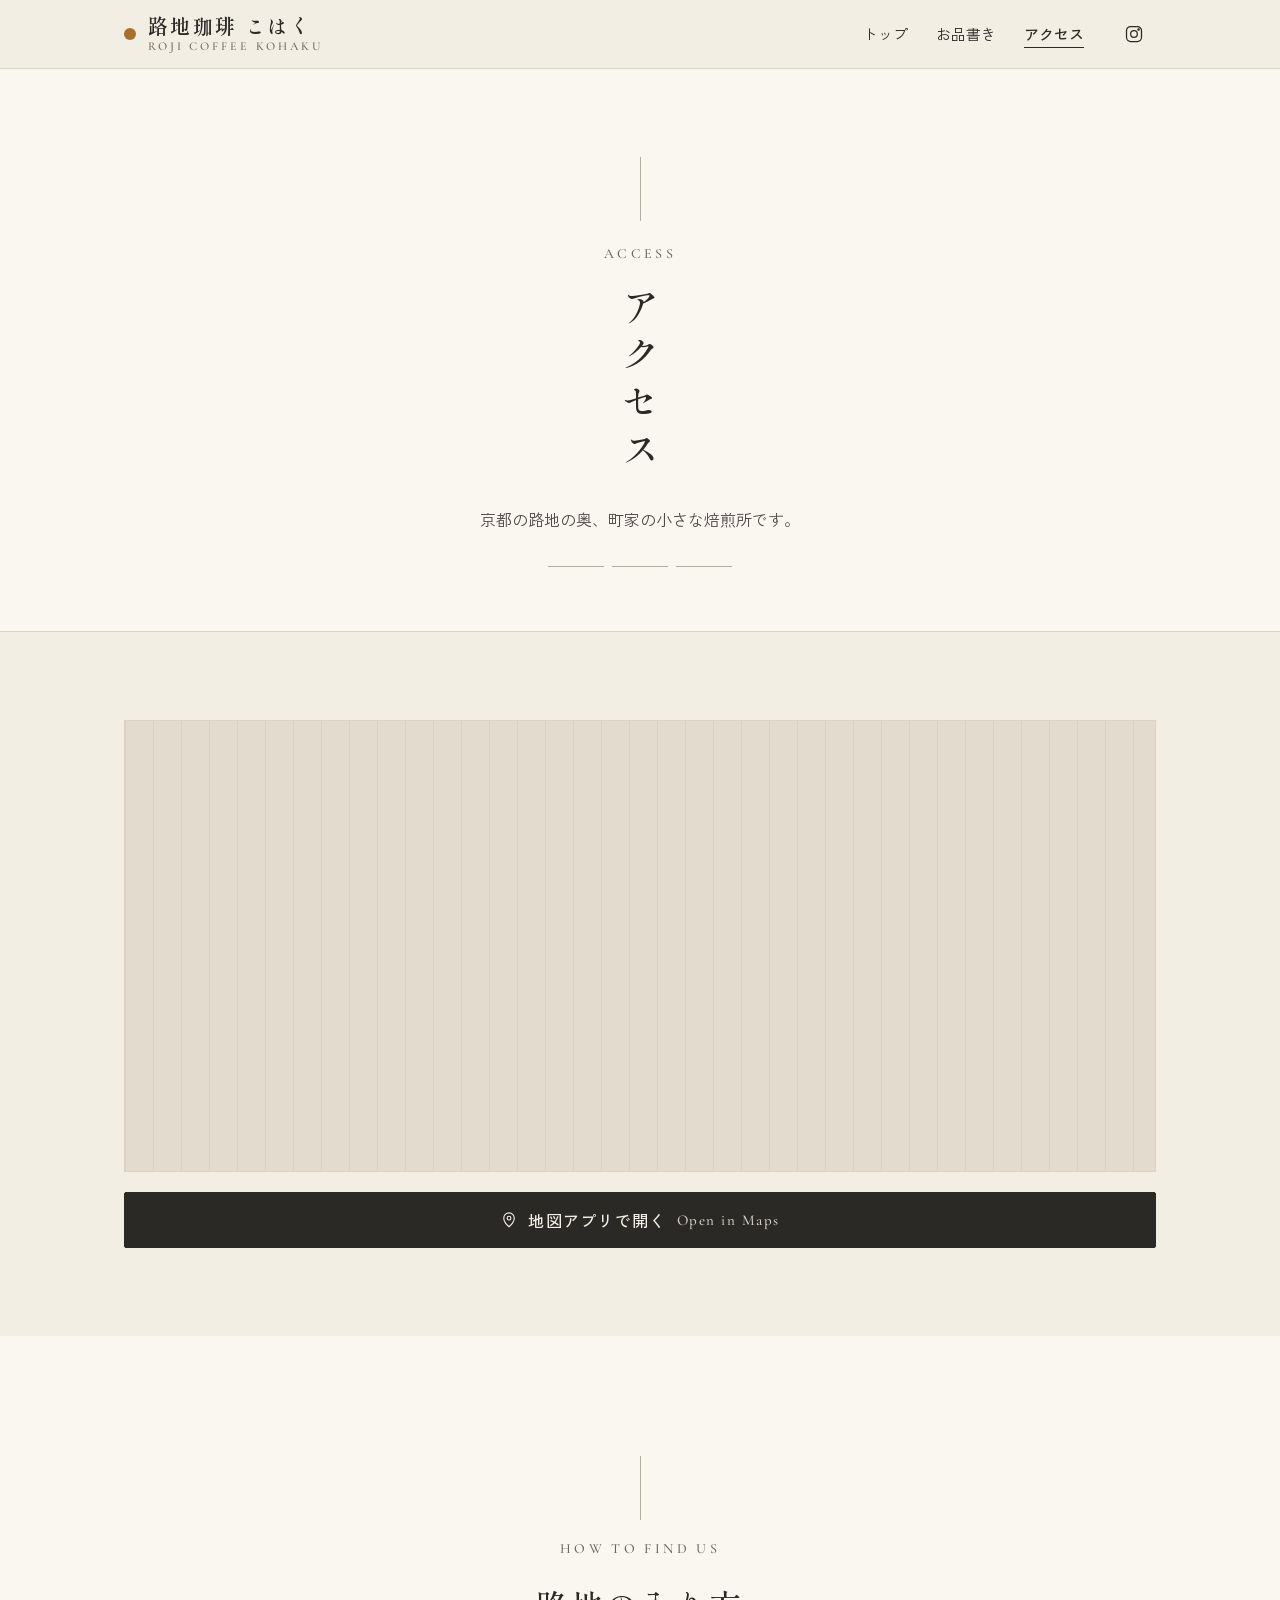
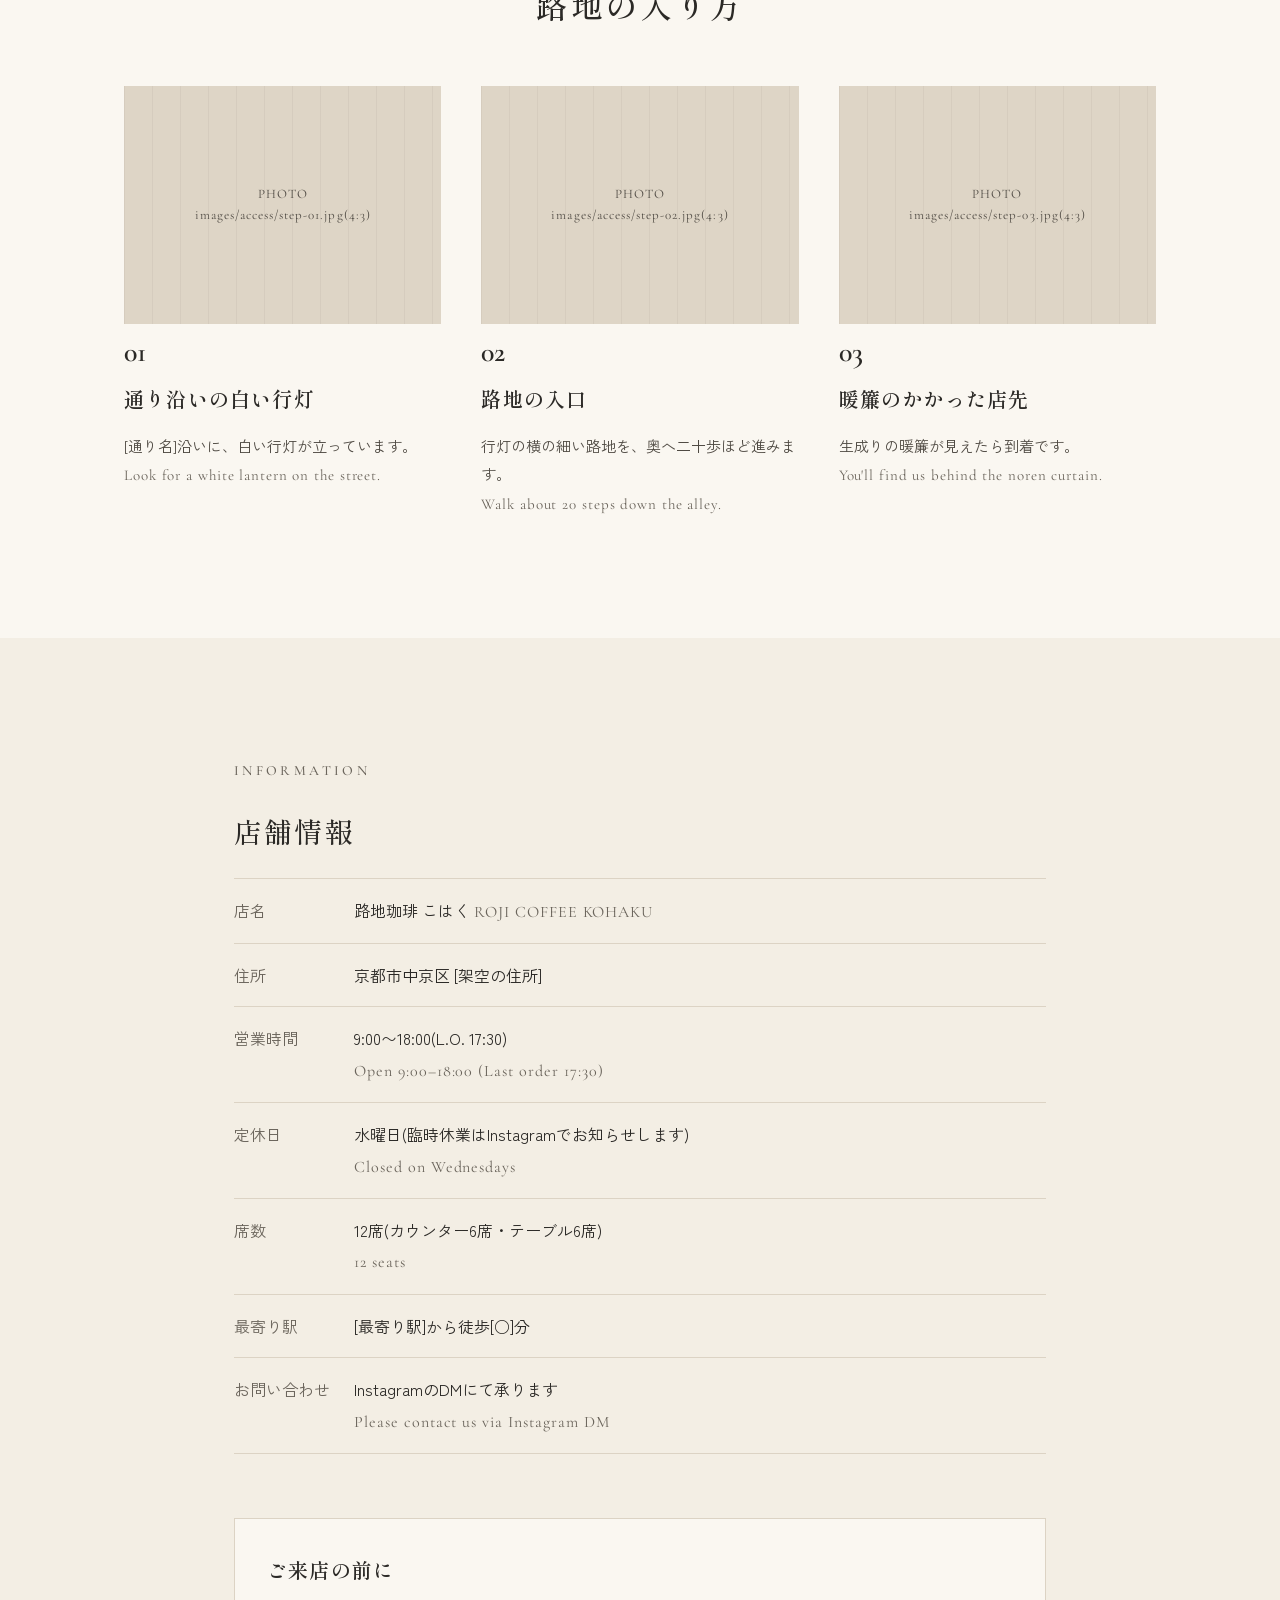
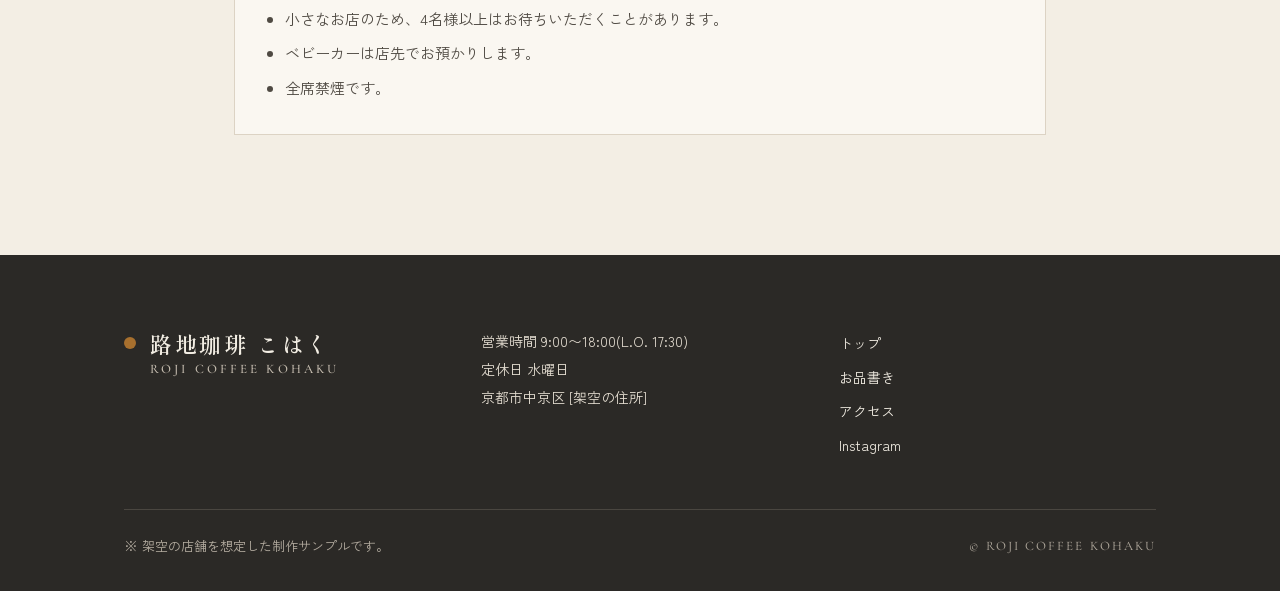
==== access/index.html @ 71f00ea3 "路地珈琲 こはく のサイトを作成(トップ・お品書き・アクセス) - HTML/CSS/JSのみで3ページ構成を実装 - デザイン要件の配色・書体・アニメーションを反映 - 画像は images/ に指" ====
<!doctype html>
<html lang="ja">
<head>
  <meta charset="utf-8">
  <meta name="viewport" content="width=device-width, initial-scale=1, viewport-fit=cover">
  <title>アクセス ACCESS|路地珈琲 こはく</title>
  <meta name="description" content="路地珈琲 こはくへのアクセス。路地の入口は白い行灯が目印です。営業時間 9:00〜18:00、水曜定休。Open 9:00–18:00, closed on Wednesdays.">
  <link rel="icon" href="../favicon.svg" type="image/svg+xml">
  <link rel="preconnect" href="https://fonts.googleapis.com">
  <link rel="preconnect" href="https://fonts.gstatic.com" crossorigin>
  <link rel="stylesheet" href="https://fonts.googleapis.com/css2?family=Cormorant+Garamond:wght@500;600&family=Shippori+Mincho:wght@500;600&family=Zen+Kaku+Gothic+New:wght@400;500&display=swap">
  <link rel="stylesheet" href="../css/style.css">
  <script>document.documentElement.classList.add("js");</script>
  <script src="../js/main.js" defer></script>
</head>
<body>
  <a class="skip-link" href="#main">本文へ移動</a>

  <!-- ヘッダー -->
  <header class="site-header">
    <div class="container site-header__inner">
      <a class="logo" href="../index.html">
        <span class="logo__dot" aria-hidden="true"></span>
        <span class="logo__text">
          <span class="logo__ja">路地珈琲 こはく</span>
          <span class="logo__en">ROJI COFFEE KOHAKU</span>
        </span>
      </a>
      <nav class="global-nav" aria-label="メインメニュー">
        <a class="global-nav__link" href="../index.html">トップ</a>
        <a class="global-nav__link" href="../menu/index.html">お品書き</a>
        <a class="global-nav__link" href="index.html" aria-current="page">アクセス</a>
        <a class="global-nav__icon" href="https://www.instagram.com/" target="_blank" rel="noopener" aria-label="Instagram(新しいタブで開きます)">
          <svg width="20" height="20" viewBox="0 0 24 24" fill="none" stroke="currentColor" stroke-width="1.5" aria-hidden="true"><rect x="3" y="3" width="18" height="18" rx="5"/><circle cx="12" cy="12" r="4"/><circle cx="17.5" cy="6.5" r="0.8" fill="currentColor"/></svg>
        </a>
      </nav>
    </div>
  </header>

  <main id="main">
    <!-- 1. ページ見出し -->
    <section class="page-header" data-cta-trigger>
      <div class="container page-header__inner">
        <span class="lattice-line" aria-hidden="true"></span>
        <p class="en-label page-header__fade">Access</p>
        <h1 class="page-header__title page-header__fade">アクセス</h1>
        <p class="page-header__lead">京都の路地の奥、町家の小さな焙煎所です。</p>
        <div class="noren" aria-hidden="true"><span></span><span></span><span></span></div>
      </div>
    </section>

    <!-- 2. 地図 -->
    <section id="map">
      <div class="container map">
        <div class="map__frame">
          <!-- 埋め込み地図:Googleマップの「共有 → 地図を埋め込む」で取得したiframeに差し替え可 -->
          <iframe
            src="https://www.google.com/maps/embed?origin=mfe&amp;pb=!1m3!2m1!1z5Lqs6YO95biC5Lit5Lqs5Yy6!6i15"
            title="路地珈琲 こはく 周辺の地図"
            loading="lazy"
            referrerpolicy="no-referrer-when-downgrade"></iframe>
        </div>
        <a class="btn btn--wide" href="https://www.google.com/maps/search/?api=1&amp;query=%E4%BA%AC%E9%83%BD%E5%B8%82%E4%B8%AD%E4%BA%AC%E5%8C%BA" target="_blank" rel="noopener" data-reveal style="--delay: 400ms">
          <svg width="18" height="18" viewBox="0 0 24 24" fill="none" stroke="currentColor" stroke-width="1.5" aria-hidden="true"><path d="M12 21s-7-6.2-7-11.5A7 7 0 0 1 19 9.5C19 14.8 12 21 12 21z"/><circle cx="12" cy="9.5" r="2.5"/></svg>
          地図アプリで開く <span class="btn__en">Open in Maps</span>
        </a>
      </div>
    </section>

    <!-- 3. 路地の入り方 -->
    <section class="section section--light">
      <div class="container stack">
        <div class="section-head section-head--center">
          <span class="lattice-line" data-reveal="line" aria-hidden="true"></span>
          <p class="en-label">How to find us</p>
          <h2 class="heading">路地の入り方</h2>
        </div>
        <ol class="route">
          <li class="route__step" data-reveal>
            <div class="photo photo--4x3" data-placeholder="images/access/step-01.jpg(4:3)">
              <img src="../images/access/step-01.jpg" alt="通り沿いの白い行灯" width="800" height="600" loading="lazy">
            </div>
            <span class="route__num" aria-hidden="true">01</span>
            <h3 class="route__title">通り沿いの白い行灯</h3>
            <p class="route__text">[通り名]沿いに、白い行灯が立っています。<br><span class="en">Look for a white lantern on the street.</span></p>
          </li>
          <li class="route__step" data-reveal style="--delay: 200ms">
            <div class="photo photo--4x3" data-placeholder="images/access/step-02.jpg(4:3)">
              <img src="../images/access/step-02.jpg" alt="飛び石が続く細い路地" width="800" height="600" loading="lazy">
            </div>
            <span class="route__num" aria-hidden="true">02</span>
            <h3 class="route__title">路地の入口</h3>
            <p class="route__text">行灯の横の細い路地を、奥へ二十歩ほど進みます。<br><span class="en">Walk about 20 steps down the alley.</span></p>
          </li>
          <li class="route__step" data-reveal style="--delay: 400ms">
            <div class="photo photo--4x3" data-placeholder="images/access/step-03.jpg(4:3)">
              <img src="../images/access/step-03.jpg" alt="生成りの暖簾がかかった店先" width="800" height="600" loading="lazy">
            </div>
            <span class="route__num" aria-hidden="true">03</span>
            <h3 class="route__title">暖簾のかかった店先</h3>
            <p class="route__text">生成りの暖簾が見えたら到着です。<br><span class="en">You'll find us behind the noren curtain.</span></p>
          </li>
        </ol>
      </div>
    </section>

    <!-- 4. 店舗情報 / 5. ご来店の前に -->
    <section class="section">
      <div class="container container--mid shop-info">
        <div class="section-head" data-reveal>
          <p class="en-label">Information</p>
          <h2 class="heading heading--sm">店舗情報</h2>
          <dl class="shop-info__table">
            <dt>店名</dt>
            <dd>路地珈琲 こはく <span class="en">ROJI COFFEE KOHAKU</span></dd>
            <dt>住所</dt>
            <dd>京都市中京区 [架空の住所]</dd>
            <dt>営業時間</dt>
            <dd>9:00〜18:00(L.O. 17:30)<br><span class="en">Open 9:00–18:00 (Last order 17:30)</span></dd>
            <dt>定休日</dt>
            <dd>水曜日(臨時休業はInstagramでお知らせします)<br><span class="en">Closed on Wednesdays</span></dd>
            <dt>席数</dt>
            <dd>12席(カウンター6席・テーブル6席)<br><span class="en">12 seats</span></dd>
            <dt>最寄り駅</dt>
            <dd>[最寄り駅]から徒歩[○]分</dd>
            <dt>お問い合わせ</dt>
            <dd>InstagramのDMにて承ります<br><span class="en">Please contact us via Instagram DM</span></dd>
          </dl>
        </div>

        <div class="before-visit" data-reveal>
          <h2 class="before-visit__title">ご来店の前に</h2>
          <ul>
            <li>小さなお店のため、4名様以上はお待ちいただくことがあります。</li>
            <li>ベビーカーは店先でお預かりします。</li>
            <li>全席禁煙です。</li>
          </ul>
        </div>
      </div>
    </section>
  </main>

  <!-- フッター -->
  <footer class="site-footer">
    <div class="container site-footer__inner">
      <div class="site-footer__grid">
        <div class="site-footer__logo">
          <span class="logo__dot" aria-hidden="true"></span>
          <span class="logo__text">
            <span class="logo__ja">路地珈琲 こはく</span>
            <span class="logo__en">ROJI COFFEE KOHAKU</span>
          </span>
        </div>
        <div class="site-footer__info">
          <p>営業時間 9:00〜18:00(L.O. 17:30)</p>
          <p>定休日 水曜日</p>
          <p>京都市中京区 [架空の住所]</p>
        </div>
        <nav class="site-footer__nav" aria-label="フッターメニュー">
          <a href="../index.html">トップ</a>
          <a href="../menu/index.html">お品書き</a>
          <a href="index.html">アクセス</a>
          <a href="https://www.instagram.com/" target="_blank" rel="noopener">Instagram</a>
        </nav>
      </div>
      <div class="site-footer__bottom">
        <p>※ 架空の店舗を想定した制作サンプルです。</p>
        <p class="site-footer__copy">© ROJI COFFEE KOHAKU</p>
      </div>
    </div>
  </footer>

  <!-- スマホの固定ボタン -->
  <nav class="fixed-cta" aria-label="クイックリンク">
    <a href="https://www.google.com/maps/search/?api=1&amp;query=%E4%BA%AC%E9%83%BD%E5%B8%82%E4%B8%AD%E4%BA%AC%E5%8C%BA" target="_blank" rel="noopener">
      <svg width="18" height="18" viewBox="0 0 24 24" fill="none" stroke="currentColor" stroke-width="1.5" aria-hidden="true"><path d="M12 21s-7-6.2-7-11.5A7 7 0 0 1 19 9.5C19 14.8 12 21 12 21z"/><circle cx="12" cy="9.5" r="2.5"/></svg>
      地図で開く
    </a>
    <a href="https://www.instagram.com/" target="_blank" rel="noopener">
      <svg width="18" height="18" viewBox="0 0 24 24" fill="none" stroke="currentColor" stroke-width="1.5" aria-hidden="true"><rect x="3" y="3" width="18" height="18" rx="5"/><circle cx="12" cy="12" r="4"/><circle cx="17.5" cy="6.5" r="0.8" fill="currentColor"/></svg>
      Instagram
    </a>
  </nav>
</body>
</html>
---- css/style.css ----
/* ==========================================================
   路地珈琲 こはく — 共通スタイル
   テーマ:路地の奥の、静かな琥珀色
   ========================================================== */

/* ---------- デザイントークン ---------- */
:root {
  /* 配色 */
  --base: #f3eee4;        /* 生成り:基本の背景 */
  --base-light: #faf7f1;  /* 和紙:カード・交互背景 */
  --ink: #2b2926;         /* 墨:本文・見出し・フッター背景 */
  --ink-sub: #6b655c;     /* 薄墨:補足・英字ラベル */
  --ink-body: #4f4a43;    /* 説明文 */
  --ink-hover: #45413b;   /* ボタンのホバー */
  --amber: #a8702e;       /* 琥珀:1画面1か所まで */
  --amber-deep: #8a5a22;  /* リンクのホバー(文字色用に濃くしたもの) */
  --line: #dcd3c4;        /* 砂:区切り線 */
  --line-strong: #b9ae9c; /* 格子の線 */
  --photo-bg: #d9cfbf;    /* 写真が入るまでの背景 */
  --hero-bg: #3a332c;

  /* 書体 */
  --font-mincho: "Shippori Mincho", "Hiragino Mincho ProN", "Yu Mincho", serif;
  --font-gothic: "Zen Kaku Gothic New", "Hiragino Sans", "Yu Gothic", sans-serif;
  --font-en: "Cormorant Garamond", "Times New Roman", serif;

  /* 動き */
  --motion-soft: 300ms;
  --motion-base: 800ms;
  --motion-slow: 1200ms;
  --motion-hero: 2000ms;
  --ease-soft: cubic-bezier(0.33, 1, 0.68, 1);
  --ease-steam: cubic-bezier(0.45, 0, 0.55, 1);
  --rise: 12px;
  --stagger: 120ms;

  /* レイアウト */
  --container: 1080px;
  --gutter: 24px;
  --cta-height: 56px;
}

/* ---------- リセット・ベース ---------- */
*,
*::before,
*::after {
  box-sizing: border-box;
}

html {
  -webkit-text-size-adjust: 100%;
}

body {
  margin: 0;
  background: var(--base);
  color: var(--ink);
  font-family: var(--font-gothic);
  font-size: 16px;
  line-height: 1.9;
  -webkit-font-smoothing: antialiased;
}

img {
  display: block;
  max-width: 100%;
}

a {
  color: var(--ink);
  transition: color var(--motion-soft) var(--ease-soft);
}

a:hover {
  color: var(--amber-deep);
}

h1, h2, h3, p, ul, ol, dl, dd {
  margin: 0;
}

.sr-only {
  position: absolute;
  width: 1px;
  height: 1px;
  overflow: hidden;
  clip: rect(0 0 0 0);
  white-space: nowrap;
}

.skip-link {
  position: absolute;
  left: 8px;
  top: -100px;
  z-index: 100;
  padding: 8px 16px;
  background: var(--ink);
  color: var(--base);
}

.skip-link:focus {
  top: 8px;
  color: var(--base);
}

:focus-visible {
  outline: 2px solid var(--amber-deep);
  outline-offset: 3px;
}

/* ---------- レイアウト ---------- */
.container {
  max-width: var(--container);
  margin: 0 auto;
  padding-inline: var(--gutter);
}

.container--narrow {
  max-width: 760px;
}

.container--mid {
  max-width: 860px;
}

.section {
  padding-block: clamp(96px, 12vw, 120px);
}

.section--light {
  background: var(--base-light);
}

.section--border-top {
  border-top: 1px solid var(--line);
}

/* 見出しと中身を縦に積む */
.stack {
  display: flex;
  flex-direction: column;
  gap: 56px;
}

/* 写真と文章の2カラム(スマホは縦積み) */
.split {
  display: grid;
  grid-template-columns: repeat(auto-fit, minmax(min(100%, 380px), 1fr));
  gap: 56px 80px;
  align-items: center;
}

/* ---------- 文字の部品 ---------- */
.en-label {
  font-family: var(--font-en);
  font-size: 14px;
  font-weight: 500;
  letter-spacing: 0.24em;
  text-transform: uppercase;
  color: var(--ink-sub);
}

.heading {
  font-family: var(--font-mincho);
  font-size: clamp(26px, 6.4vw, 32px);
  font-weight: 500;
  line-height: 1.6;
  letter-spacing: 0.08em;
}

.lead {
  font-size: 17px;
}

.section-head {
  display: flex;
  flex-direction: column;
  gap: 24px;
}

.section-head--center {
  align-items: center;
  gap: 16px;
  text-align: center;
}

/* 英語併記(本文の中で添える英字) */
.en {
  font-family: var(--font-en);
  letter-spacing: 0.06em;
  color: var(--ink-sub);
}

/* ---------- 格子の線(縦の細い線) ---------- */
.lattice-line {
  display: block;
  width: 1px;
  height: 64px;
  background: var(--line-strong);
  transform-origin: top;
}

/* ---------- 暖簾の3分割線 ---------- */
.noren {
  display: flex;
  gap: 8px;
  padding-top: 12px;
}

.noren span {
  display: block;
  width: 56px;
  height: 1px;
  background: var(--line-strong);
}

/* ---------- ボタン・リンク ---------- */
.btn {
  display: inline-flex;
  align-items: center;
  justify-content: center;
  gap: 10px;
  height: 52px;
  padding: 0 32px;
  border: 1px solid var(--ink);
  border-radius: 2px;
  background: var(--ink);
  color: var(--base);
  font-size: 15px;
  font-weight: 500;
  letter-spacing: 0.08em;
  text-decoration: none;
  transition:
    background-color var(--motion-base) var(--ease-soft),
    color var(--motion-base) var(--ease-soft),
    transform var(--motion-base) var(--ease-soft);
}

.btn:hover {
  color: var(--base);
}

.btn--outline {
  background: transparent;
  color: var(--ink);
}

.btn--wide {
  display: flex;
  width: 100%;
  height: 56px;
  padding: 0 16px;
  font-size: 16px;
  white-space: nowrap;
}

.btn__en {
  font-family: var(--font-en);
  font-size: 15px;
  letter-spacing: 0.1em;
  opacity: 0.85;
}

.btn svg {
  flex-shrink: 0;
}

.text-link {
  display: inline-flex;
  align-items: center;
  gap: 10px;
  min-height: 44px;
  border-bottom: 1px solid currentColor;
  font-size: 16px;
  font-weight: 500;
  text-decoration: none;
}

.text-link__arrow {
  display: inline-block;
  transition: transform var(--motion-base) var(--ease-soft);
}

.text-link:active {
  color: var(--amber-deep);
}

.btn:active {
  transform: scale(0.98);
}

/* ---------- 写真枠 ---------- */
.photo {
  position: relative;
  overflow: hidden;
  background-color: var(--photo-bg);
}

.photo img {
  width: 100%;
  height: 100%;
  object-fit: cover;
}

/* 写真の上に重ねる薄い生成りの膜(ホバーで消える) */
.photo::after {
  content: "";
  position: absolute;
  inset: 0;
  background: rgba(250, 247, 241, 0.14);
  transition: opacity var(--motion-base) var(--ease-soft);
  pointer-events: none;
}

.photo--4x5 { aspect-ratio: 4 / 5; }
.photo--4x3 { aspect-ratio: 4 / 3; }
.photo--1x1 { aspect-ratio: 1 / 1; }
.photo--wide { aspect-ratio: 16 / 7; }

/* 画像がまだ無いときの仮表示(JSが .is-missing を付ける) */
[data-placeholder].is-missing {
  background-image: repeating-linear-gradient(90deg, rgba(43, 41, 38, 0.06) 0 1px, transparent 1px 28px);
}

[data-placeholder].is-missing img {
  visibility: hidden;
}

[data-placeholder].is-missing::before {
  content: "PHOTO\A" attr(data-placeholder);
  white-space: pre;
  position: absolute;
  inset: 0;
  display: flex;
  align-items: center;
  justify-content: center;
  padding: 16px;
  text-align: center;
  font-family: var(--font-en);
  font-size: 13px;
  letter-spacing: 0.08em;
  line-height: 1.6;
  word-break: break-all;
  color: var(--ink-body);
  z-index: 1;
}

/* ---------- ヘッダー ---------- */
.site-header {
  position: relative;
  z-index: 10;
  background: var(--base);
  border-bottom: 1px solid var(--line);
}

.site-header__inner {
  display: flex;
  flex-wrap: wrap;
  align-items: center;
  justify-content: space-between;
  gap: 4px 32px;
  padding-block: 12px;
}

.logo {
  display: flex;
  align-items: center;
  gap: 12px;
  min-height: 44px;
  text-decoration: none;
  color: var(--ink);
}

.logo:hover {
  color: var(--ink);
}

.logo__dot {
  display: block;
  flex-shrink: 0;
  width: 12px;
  height: 12px;
  border-radius: 50%;
  background: var(--amber);
}

.logo__text {
  display: flex;
  flex-direction: column;
  line-height: 1.3;
}

.logo__ja {
  font-family: var(--font-mincho);
  font-size: 20px;
  font-weight: 600;
  letter-spacing: 0.12em;
}

.logo__en {
  font-family: var(--font-en);
  font-size: 12px;
  font-weight: 500;
  letter-spacing: 0.24em;
  color: var(--ink-sub);
}

.global-nav {
  display: flex;
  align-items: center;
  gap: 4px 28px;
}

.global-nav__link {
  position: relative;
  display: flex;
  align-items: center;
  min-height: 44px;
  font-size: 15px;
  text-decoration: none;
  color: var(--ink);
}

.global-nav__link:hover {
  color: var(--ink);
}

/* 下線が中央から左右へ伸びる */
.global-nav__link::after {
  content: "";
  position: absolute;
  left: 0;
  right: 0;
  bottom: 8px;
  height: 1px;
  background: var(--ink);
  transform: scaleX(0);
  transition: transform var(--motion-base) var(--ease-soft);
}

.global-nav__link[aria-current="page"] {
  font-weight: 500;
}

.global-nav__link[aria-current="page"]::after {
  transform: scaleX(1);
}

.global-nav__icon {
  display: flex;
  align-items: center;
  justify-content: center;
  width: 44px;
  height: 44px;
}

/* スマホ:ナビは2段目に横並び。固定するのはPCのみ */
@media (max-width: 767px) {
  .global-nav {
    width: 100%;
    justify-content: space-between;
    gap: 4px 12px;
    border-top: 1px solid var(--line);
  }

  .global-nav__icon {
    margin-right: -12px;
  }
}

@media (min-width: 768px) {
  .site-header {
    position: sticky;
    top: 0;
  }
}

/* ---------- トップ:ファーストビュー ---------- */
.hero {
  position: relative;
  overflow: hidden;
  background: var(--hero-bg);
  color: var(--base);
}

.hero__media {
  position: absolute;
  inset: 0;
}

.hero__media img {
  width: 100%;
  height: 100%;
  object-fit: cover;
  animation: hero-photo var(--motion-hero) var(--ease-soft) both;
}

.hero__media.is-missing::before {
  align-items: flex-start;
  justify-content: flex-start;
  padding: 16px var(--gutter);
  color: rgba(243, 238, 228, 0.6);
}

.hero__media.is-missing {
  background-image: repeating-linear-gradient(90deg, rgba(243, 238, 228, 0.07) 0 1px, transparent 1px 28px);
}

.hero__shade {
  position: absolute;
  inset: 0;
  background: rgba(28, 24, 20, 0.38);
}

/* 湯気の光:一度だけ立ちのぼって消える */
.hero__steam {
  position: absolute;
  left: 0;
  right: 0;
  bottom: 0;
  height: 70%;
  opacity: 0;
  background: linear-gradient(to top, rgba(243, 238, 228, 0), rgba(243, 238, 228, 0.22) 45%, rgba(243, 238, 228, 0));
  animation: hero-steam 1600ms var(--ease-steam) 300ms both;
  pointer-events: none;
}

.hero__inner {
  position: relative;
  display: flex;
  flex-wrap: wrap-reverse;
  justify-content: space-between;
  align-items: flex-end;
  gap: 48px;
  min-height: clamp(560px, 82svh, 720px);
  padding-top: 72px;
  padding-bottom: 72px;
}

.hero__body {
  display: flex;
  flex-direction: column;
  gap: 20px;
  max-width: 440px;
  animation: rise 1000ms var(--ease-soft) 1400ms both;
}

.hero__label {
  color: #cfc6b8;
}

.hero__sub {
  font-size: 17px;
  line-height: 2.1;
}

.hero__catch {
  margin-left: auto;
  writing-mode: vertical-rl;
  font-family: var(--font-mincho);
  font-size: clamp(34px, 9vw, 46px);
  font-weight: 500;
  line-height: 1.9;
  letter-spacing: 0.2em;
}

.hero__catch-line {
  display: block;
}

.hero__catch-line + .hero__catch-line {
  padding-top: 1.2em;
}

/* 一文字ずつ、ぼかしが晴れるように */
.hero__char {
  display: inline-block;
  animation: char-in 1000ms var(--ease-soft) both;
  animation-delay: calc(600ms + var(--i) * 80ms);
}

/* スマホ:開いてすぐ営業時間の帯が見えるよう、高さを抑える */
@media (max-width: 599px) {
  .hero__inner {
    min-height: 0;
    gap: 32px;
    padding-top: 48px;
    padding-bottom: 40px;
  }

  .hero__label {
    font-size: 12px;
    letter-spacing: 0.16em;
  }

  .hero__sub {
    font-size: 16px;
    line-height: 2;
  }
}

/* ロゴの琥珀の丸:灯りがともるように */
.logo__dot--lit {
  animation: dot-in var(--motion-base) var(--ease-soft) 1800ms both;
}

/* ---------- トップ:営業時間の帯 ---------- */
.hours-band {
  background: var(--base-light);
  border-bottom: 1px solid var(--line);
}

.hours-band--intro {
  animation: fade-in var(--motion-base) var(--ease-soft) 2200ms both;
}

.hours-band__inner {
  display: flex;
  flex-wrap: wrap;
  align-items: center;
  justify-content: center;
  gap: 4px 32px;
  padding-block: 20px;
}

.hours-band__main {
  display: flex;
  flex-wrap: wrap;
  align-items: baseline;
  justify-content: center;
  gap: 2px 14px;
}

.hours-band__dot {
  align-self: center;
  display: inline-block;
  width: 8px;
  height: 8px;
  border-radius: 50%;
  background: var(--amber);
}

.hours-band__open {
  font-family: var(--font-en);
  font-size: 14px;
  font-weight: 600;
  letter-spacing: 0.2em;
  color: var(--ink-sub);
}

.hours-band__time {
  font-family: var(--font-en);
  font-size: 24px;
  font-weight: 600;
  letter-spacing: 0.04em;
}

.hours-band__lo,
.hours-band__note {
  font-size: 14px;
  color: var(--ink-sub);
}

.hours-band__closed {
  font-size: 15px;
}

/* ---------- トップ:おすすめ ---------- */
.recommend {
  display: flex;
  flex-direction: column;
  align-items: center;
  gap: 56px;
}

.recommend__list {
  width: 100%;
  display: grid;
  grid-template-columns: repeat(auto-fit, minmax(min(100%, 280px), 1fr));
  gap: 48px 40px;
  padding: 0;
  list-style: none;
}

.item-card {
  display: flex;
  flex-direction: column;
  gap: 14px;
}

.item-card__head {
  display: flex;
  justify-content: space-between;
  align-items: baseline;
  gap: 12px;
  padding-bottom: 10px;
  border-bottom: 1px solid var(--line);
}

.item-card__name {
  font-family: var(--font-mincho);
  font-size: 20px;
  font-weight: 600;
  letter-spacing: 0.06em;
}

.price {
  font-family: var(--font-en);
  font-size: 22px;
  font-weight: 600;
  line-height: 1.2;
  white-space: nowrap;
}

.item-card__en {
  font-family: var(--font-en);
  font-size: 14px;
  letter-spacing: 0.12em;
  color: var(--ink-sub);
}

.item-card__text {
  font-size: 15px;
  color: var(--ink-body);
}

/* スマホ:写真を小さめにして縦の長さを抑える */
@media (max-width: 599px) {
  .item-card {
    display: grid;
    grid-template-columns: 96px 1fr;
    grid-template-areas:
      "photo head"
      "photo en"
      "photo text";
    grid-template-rows: auto auto 1fr;
    gap: 6px 16px;
  }

  .item-card .photo { grid-area: photo; align-self: start; }
  .item-card__head { grid-area: head; flex-wrap: wrap; gap: 0 12px; padding-bottom: 6px; }
  .item-card__en { grid-area: en; font-size: 13px; }
  .item-card__text { grid-area: text; font-size: 14px; line-height: 1.8; }
  .item-card__name { font-size: 17px; letter-spacing: 0.04em; }
  .item-card .price { font-size: 20px; }
}

/* ---------- 情報の定義リスト ---------- */
.info-list {
  display: grid;
  grid-template-columns: 6em 1fr;
  gap: 10px 16px;
  padding-top: 20px;
  border-top: 1px solid var(--line);
  font-size: 15px;
}

.info-list dt {
  color: var(--ink-sub);
}

.actions {
  display: flex;
  flex-wrap: wrap;
  align-items: center;
  gap: 16px 28px;
  padding-top: 8px;
}

/* ---------- Instagram ---------- */
.instagram {
  display: flex;
  flex-direction: column;
  align-items: center;
  gap: 20px;
  text-align: center;
}

.instagram__text {
  font-family: var(--font-mincho);
  font-size: clamp(19px, 5vw, 22px);
  font-weight: 500;
  line-height: 1.8;
  letter-spacing: 0.06em;
}

.instagram .btn {
  margin-top: 8px;
}

.instagram__account {
  font-size: 14px;
  color: var(--ink-sub);
}

/* ---------- 下層ページの見出し ---------- */
.page-header {
  background: var(--base-light);
  border-bottom: 1px solid var(--line);
}

.page-header__inner {
  display: flex;
  flex-direction: column;
  align-items: center;
  gap: 20px;
  padding-top: clamp(64px, 10vw, 88px);
  padding-bottom: 64px;
  text-align: center;
}

.page-header .lattice-line {
  animation: line-grow var(--motion-slow) var(--ease-steam) both;
}

.page-header__fade {
  animation: rise 1000ms var(--ease-soft) 600ms both;
}

.page-header__title {
  writing-mode: vertical-rl;
  font-family: var(--font-mincho);
  font-size: 38px;
  font-weight: 500;
  line-height: 1;
  letter-spacing: 0.24em;
}

.page-header__lead {
  margin-top: 8px;
  color: var(--ink-body);
  animation: rise 1000ms var(--ease-soft) 800ms both;
}

/* ---------- メニュー:お品書き ---------- */
.menu {
  display: flex;
  flex-direction: column;
  gap: 80px;
}

.menu-group {
  display: flex;
  flex-direction: column;
  gap: 24px;
}

.menu-group__head {
  display: flex;
  flex-wrap: wrap;
  align-items: baseline;
  gap: 4px 16px;
  padding-bottom: 12px;
  border-bottom: 1px solid var(--ink);
}

.menu-group__title {
  font-family: var(--font-mincho);
  font-size: 26px;
  font-weight: 500;
  letter-spacing: 0.1em;
}

.menu-group__en {
  font-family: var(--font-en);
  font-size: 15px;
  letter-spacing: 0.2em;
  color: var(--ink-sub);
}

.menu-list {
  display: flex;
  flex-direction: column;
  gap: 22px;
  padding: 0;
  list-style: none;
}

.menu-item {
  display: flex;
  flex-direction: column;
  gap: 2px;
}

.menu-item__row {
  display: flex;
  align-items: flex-end;
  gap: 12px;
}

.menu-item__name {
  font-size: 17px;
  font-weight: 500;
}

/* 品名と価格をつなぐ点線 */
.menu-item__leader {
  flex: 1 1 24px;
  min-width: 24px;
  height: 0;
  margin-bottom: 7px;
  border-bottom: 1px dotted #9c917f;
  transform-origin: left;
}

.menu-item__note {
  font-size: 14px;
  color: var(--ink-sub);
}

.menu-item__note .en {
  letter-spacing: 0.08em;
}

.menu-group__note {
  font-size: 14px;
  color: var(--ink-body);
}

.notes {
  display: flex;
  flex-direction: column;
  gap: 4px;
  padding: 24px 0 0;
  list-style: none;
  border-top: 1px solid var(--line);
  font-size: 14px;
  color: var(--ink-sub);
}

.cta-band {
  display: flex;
  flex-direction: column;
  align-items: center;
  gap: 16px;
  padding-block: 80px;
  text-align: center;
}

.cta-band__text {
  font-family: var(--font-mincho);
  font-size: clamp(19px, 5vw, 22px);
  font-weight: 500;
  letter-spacing: 0.06em;
}

/* ---------- アクセス ---------- */
.map {
  display: flex;
  flex-direction: column;
  gap: 20px;
  padding-block: clamp(64px, 10vw, 88px);
}

.map__frame {
  position: relative;
  aspect-ratio: 16 / 7;
  min-height: 300px;
  background-color: #e3dbcd;
  background-image: repeating-linear-gradient(90deg, rgba(43, 41, 38, 0.06) 0 1px, transparent 1px 28px);
  border: 1px solid var(--line);
}

.map__frame iframe {
  position: absolute;
  inset: 0;
  width: 100%;
  height: 100%;
  border: 0;
  filter: saturate(0.7) sepia(0.12);
}

.route {
  display: grid;
  grid-template-columns: repeat(auto-fit, minmax(min(100%, 280px), 1fr));
  gap: 48px 40px;
  padding: 0;
  list-style: none;
}

.route__step {
  display: flex;
  flex-direction: column;
  gap: 14px;
}

.route__num {
  font-family: var(--font-en);
  font-size: 28px;
  font-weight: 600;
  line-height: 1;
}

.route__title {
  font-family: var(--font-mincho);
  font-size: 20px;
  font-weight: 600;
  letter-spacing: 0.06em;
}

.route__text {
  font-size: 15px;
  color: var(--ink-body);
}

.shop-info {
  display: flex;
  flex-direction: column;
  gap: 64px;
}

.shop-info__table {
  display: grid;
  grid-template-columns: minmax(6em, max-content) 1fr;
  border-top: 1px solid var(--line);
}

.shop-info__table dt,
.shop-info__table dd {
  padding: 16px 0;
  border-bottom: 1px solid var(--line);
}

.shop-info__table dt {
  padding-right: 24px;
  color: var(--ink-sub);
}

.heading--sm {
  font-size: clamp(24px, 6vw, 28px);
}

.before-visit {
  display: flex;
  flex-direction: column;
  gap: 16px;
  padding: 32px;
  background: var(--base-light);
  border: 1px solid var(--line);
}

.before-visit__title {
  font-family: var(--font-mincho);
  font-size: 20px;
  font-weight: 600;
  letter-spacing: 0.06em;
}

.before-visit ul {
  display: flex;
  flex-direction: column;
  gap: 6px;
  padding-left: 1.2em;
  font-size: 15px;
  color: var(--ink-body);
}

@media (max-width: 599px) {
  .before-visit {
    padding: 24px 20px;
  }

  .shop-info__table {
    font-size: 15px;
  }

  .shop-info__table dt {
    padding-right: 16px;
  }
}

/* ---------- フッター ---------- */
.site-footer {
  background: var(--ink);
  color: var(--base);
}

.site-footer__inner {
  display: flex;
  flex-direction: column;
  gap: 48px;
  padding-top: 72px;
  padding-bottom: 32px;
}

.site-footer__grid {
  display: grid;
  grid-template-columns: repeat(auto-fit, minmax(min(100%, 240px), 1fr));
  gap: 40px;
}

.site-footer__logo {
  display: flex;
  align-items: flex-start;
  gap: 14px;
}

.site-footer__logo .logo__dot {
  margin-top: 10px;
}

.site-footer__logo .logo__text {
  line-height: 1.5;
}

.site-footer__logo .logo__ja {
  font-size: 22px;
}

.site-footer__logo .logo__en {
  font-size: 13px;
  color: #c9c0b3;
}

.site-footer__info {
  font-size: 14px;
  line-height: 2;
  color: #e4ddd1;
}

.site-footer__nav {
  display: flex;
  flex-direction: column;
  gap: 2px;
  font-size: 14px;
}

.site-footer__nav a {
  display: flex;
  align-items: center;
  min-height: 32px;
  color: var(--base);
  text-decoration: none;
}

.site-footer__nav a:hover {
  color: #d9b98f;
}

.site-footer__bottom {
  display: flex;
  flex-wrap: wrap;
  justify-content: space-between;
  gap: 8px 24px;
  padding-top: 24px;
  border-top: 1px solid #4a4640;
  font-size: 13px;
  color: #b5ada1;
}

.site-footer__copy {
  font-family: var(--font-en);
  letter-spacing: 0.16em;
}

/* ---------- スマホの固定ボタン(地図・Instagram) ---------- */
.fixed-cta {
  position: fixed;
  left: 0;
  right: 0;
  bottom: 0;
  z-index: 20;
  display: grid;
  grid-template-columns: 1fr 1fr;
  border-top: 1px solid var(--line);
  background: var(--base-light);
  padding-bottom: env(safe-area-inset-bottom);
  transition:
    transform var(--motion-base) var(--ease-soft),
    opacity var(--motion-base) var(--ease-soft),
    visibility 0s linear 0s;
}

.js .fixed-cta:not(.is-shown) {
  transform: translateY(100%);
  opacity: 0;
  visibility: hidden;
  transition:
    transform var(--motion-base) var(--ease-soft),
    opacity var(--motion-base) var(--ease-soft),
    visibility 0s linear var(--motion-base);
}

.fixed-cta a {
  display: flex;
  align-items: center;
  justify-content: center;
  gap: 8px;
  height: var(--cta-height);
  font-size: 15px;
  font-weight: 500;
  letter-spacing: 0.06em;
  text-decoration: none;
  color: var(--ink);
}

.fixed-cta a:first-child {
  background: var(--ink);
  color: var(--base);
}

.fixed-cta a:active {
  transform: scale(0.98);
}

@media (max-width: 767px) {
  .site-footer__inner {
    padding-bottom: calc(32px + var(--cta-height) + env(safe-area-inset-bottom));
  }
}

@media (min-width: 768px) {
  .fixed-cta {
    display: none;
  }
}

/* ---------- ホバー(マウス操作の端末のみ) ---------- */
@media (hover: hover) {
  .btn:hover {
    background: var(--ink-hover);
    border-color: var(--ink-hover);
    transform: translateY(-2px);
  }

  .btn--outline:hover {
    background: var(--ink);
    border-color: var(--ink);
    color: var(--base);
  }

  .text-link:hover .text-link__arrow {
    transform: translateX(4px);
  }

  .global-nav__link:hover::after {
    transform: scaleX(1);
  }

  .photo:hover::after {
    opacity: 0;
  }
}

/* ==========================================================
   アニメーション
   ========================================================== */
@keyframes hero-photo {
  from { opacity: 0; transform: scale(1.04); }
  to { opacity: 1; transform: none; }
}

@keyframes hero-steam {
  0% { opacity: 0; transform: translateY(30%); }
  40% { opacity: 1; }
  100% { opacity: 0; transform: translateY(-40%); }
}

@keyframes char-in {
  from { opacity: 0; filter: blur(6px); }
  to { opacity: 1; filter: none; }
}

@keyframes rise {
  from { opacity: 0; transform: translateY(8px); }
  to { opacity: 1; transform: none; }
}

@keyframes fade-in {
  from { opacity: 0; }
  to { opacity: 1; }
}

@keyframes dot-in {
  from { opacity: 0; transform: scale(0.6); }
  to { opacity: 1; transform: none; }
}

@keyframes line-grow {
  from { transform: scaleY(0); }
  to { transform: none; }
}

/* ---------- スクロールでの出現 ----------
   JSが読み込めたとき(html.js)だけ隠してから出す。
   JSが動かなければ最初からすべて表示される。 */
[data-reveal] {
  transition:
    opacity var(--motion-slow) var(--ease-soft) var(--delay, 0ms),
    transform var(--motion-slow) var(--ease-soft) var(--delay, 0ms);
}

.js [data-reveal]:not(.is-visible) {
  opacity: 0;
  transform: translateY(var(--rise));
}

/* 格子の線:上から下へ伸びる */
[data-reveal="line"] {
  transition: transform var(--motion-slow) var(--ease-steam) var(--delay, 0ms);
}

.js [data-reveal="line"]:not(.is-visible) {
  opacity: 1;
  transform: scaleY(0);
}

/* 写真:わずかに引きながら現れる */
[data-reveal="photo"] {
  transition: opacity 1600ms var(--ease-soft) var(--delay, 0ms);
}

[data-reveal="photo"] img {
  transition: transform 1600ms var(--ease-soft) var(--delay, 0ms);
}

.js [data-reveal="photo"]:not(.is-visible) {
  transform: none;
}

.js [data-reveal="photo"]:not(.is-visible) img {
  transform: scale(1.03);
}

/* お品書き:点線が左から伸び、最後に価格が現れる */
[data-reveal="menu"] .menu-item__leader {
  transition: transform var(--motion-base) var(--ease-steam) 300ms;
}

[data-reveal="menu"] .menu-item__price {
  transition: opacity var(--motion-base) var(--ease-soft) 1000ms;
}

.js [data-reveal="menu"]:not(.is-visible) .menu-item__leader {
  transform: scaleX(0);
}

.js [data-reveal="menu"]:not(.is-visible) .menu-item__price {
  opacity: 0;
}

/* 「視差効果を減らす」設定では、すべての動きを止めて最初から表示 */
@media (prefers-reduced-motion: reduce) {
  *,
  *::before,
  *::after {
    animation: none !important;
    transition: none !important;
  }

  .hero__steam {
    display: none;
  }

  .js [data-reveal]:not(.is-visible),
  .js [data-reveal]:not(.is-visible) img,
  .js [data-reveal] .menu-item__leader,
  .js [data-reveal] .menu-item__price {
    opacity: 1;
    transform: none;
  }
}
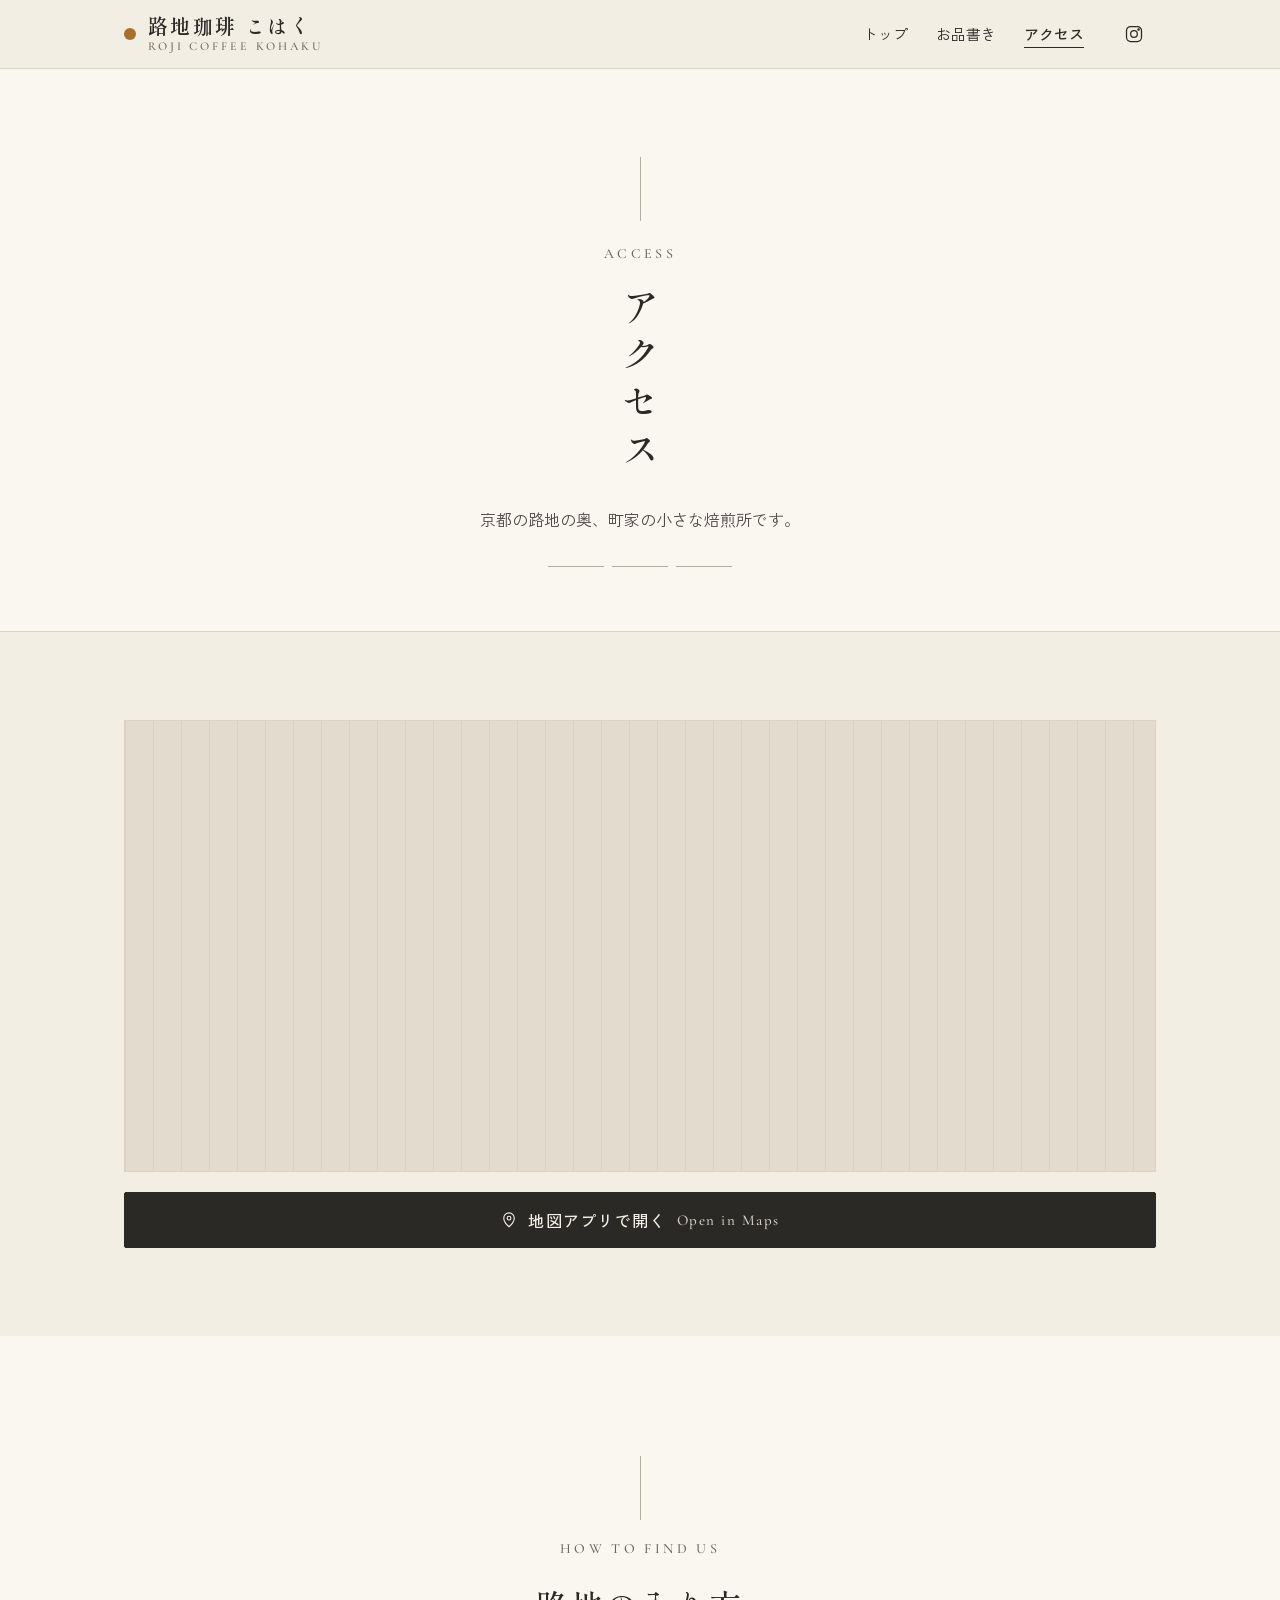
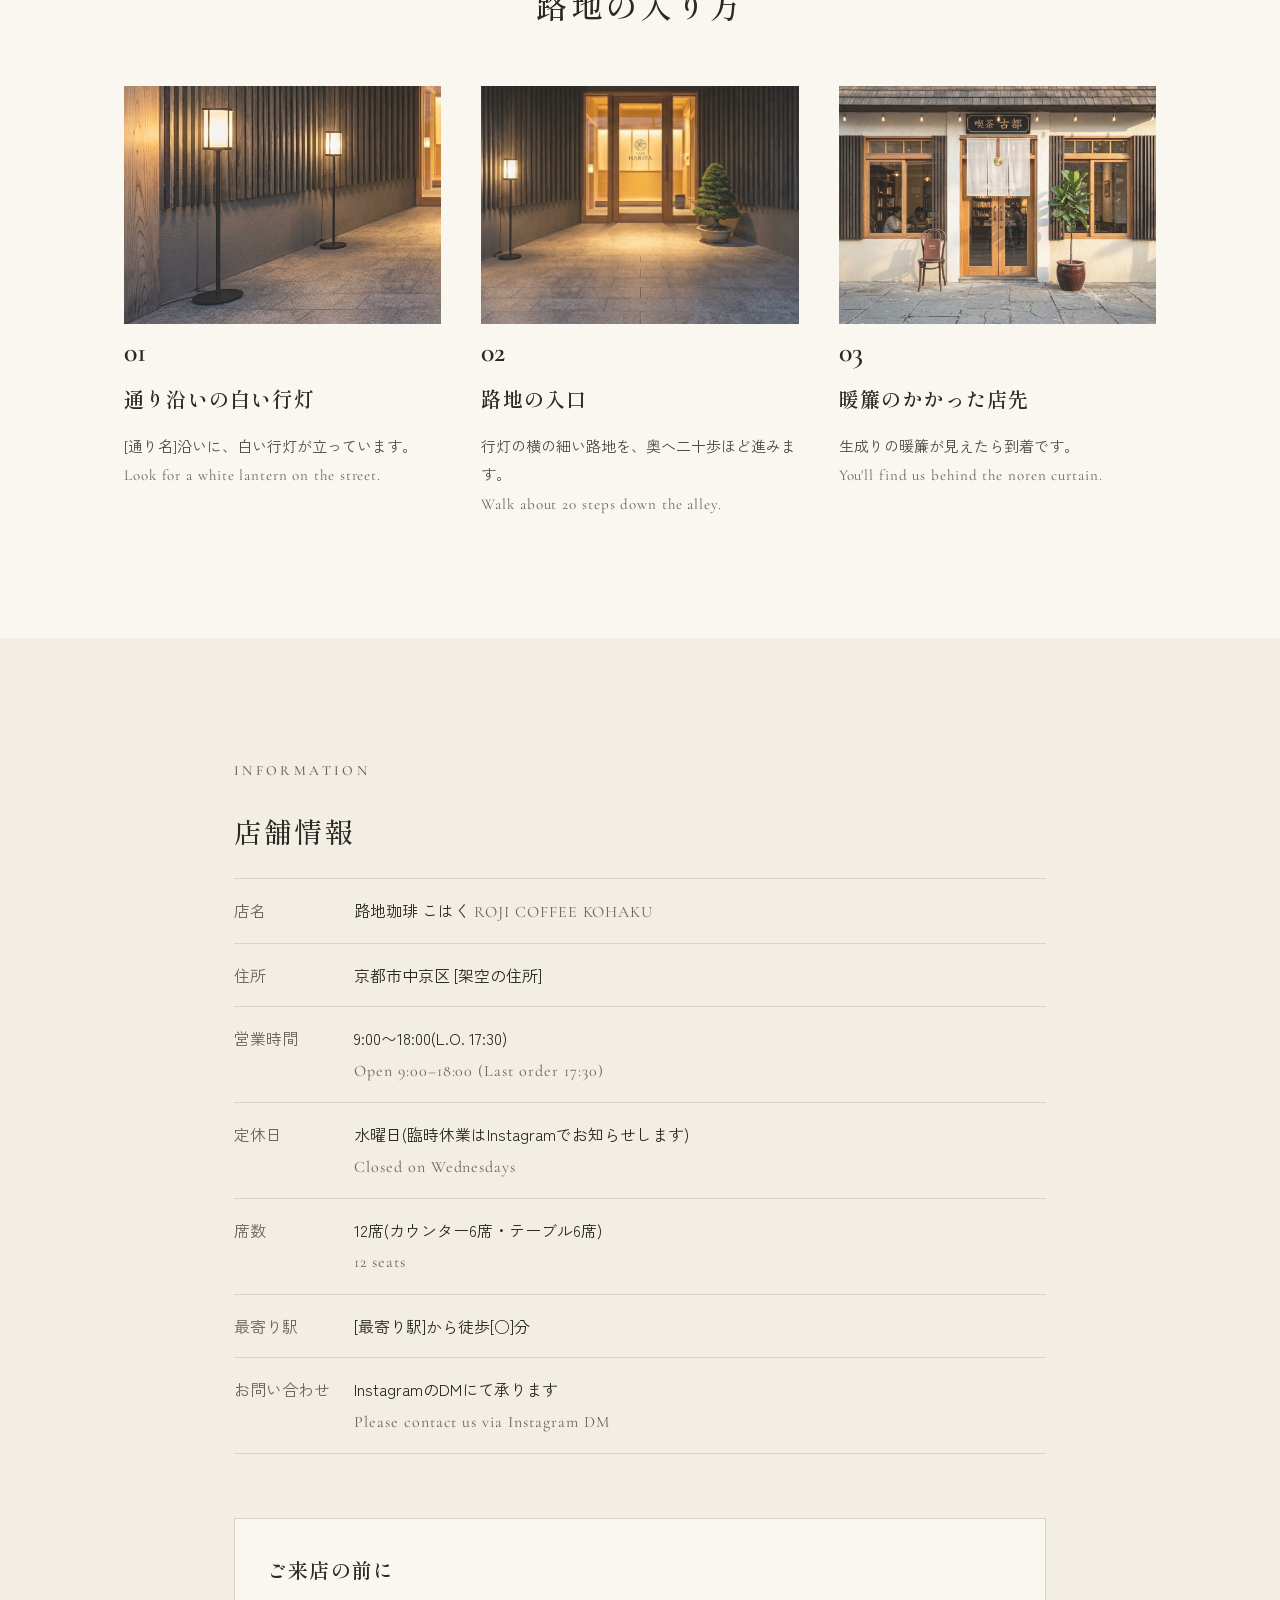
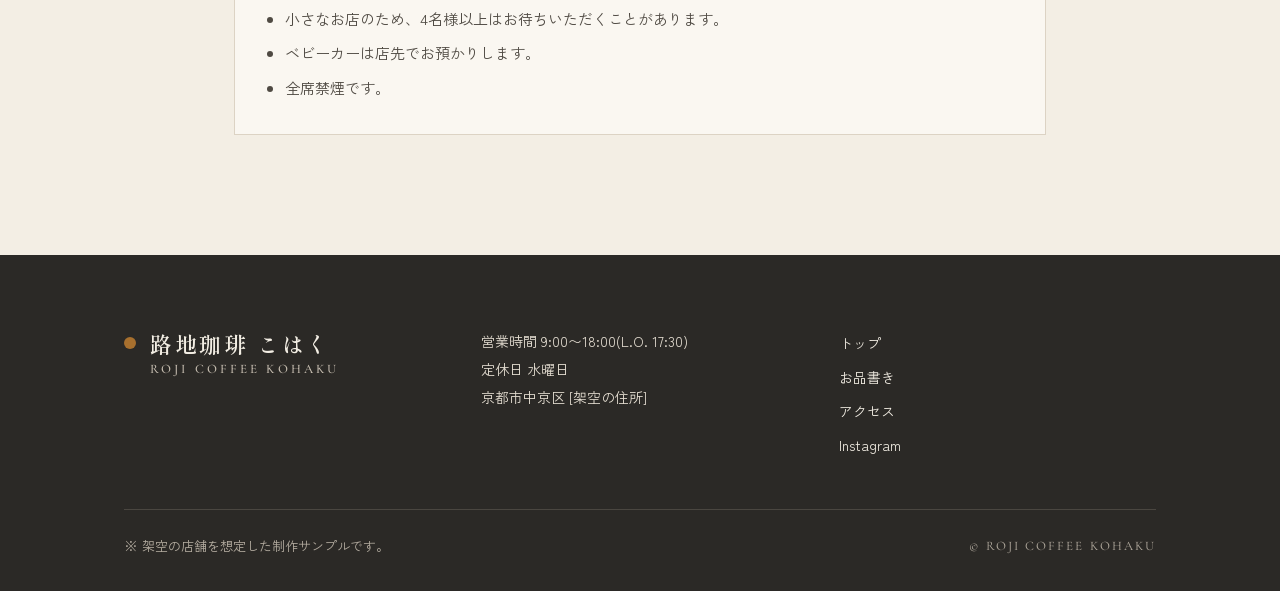
==== commit c5d8b41e: "ポートフォリオカフェサイトの初稿" ====
--- a/access/index.html
+++ b/access/index.html
@@ -78,7 +78,7 @@
         <ol class="route">
           <li class="route__step" data-reveal>
             <div class="photo photo--4x3" data-placeholder="images/access/step-01.jpg(4:3)">
-              <img src="../images/access/step-01.jpg" alt="通り沿いの白い行灯" width="800" height="600" loading="lazy">
+              <img src="../images/access/step-01.jpg" alt="通り沿いの白い行灯" width="600" height="450" loading="lazy">
             </div>
             <span class="route__num" aria-hidden="true">01</span>
             <h3 class="route__title">通り沿いの白い行灯</h3>
@@ -86,7 +86,7 @@
           </li>
           <li class="route__step" data-reveal style="--delay: 200ms">
             <div class="photo photo--4x3" data-placeholder="images/access/step-02.jpg(4:3)">
-              <img src="../images/access/step-02.jpg" alt="飛び石が続く細い路地" width="800" height="600" loading="lazy">
+              <img src="../images/access/step-02.jpg" alt="行灯の先に続く石畳の通路と入口" width="700" height="525" loading="lazy">
             </div>
             <span class="route__num" aria-hidden="true">02</span>
             <h3 class="route__title">路地の入口</h3>
@@ -94,7 +94,7 @@
           </li>
           <li class="route__step" data-reveal style="--delay: 400ms">
             <div class="photo photo--4x3" data-placeholder="images/access/step-03.jpg(4:3)">
-              <img src="../images/access/step-03.jpg" alt="生成りの暖簾がかかった店先" width="800" height="600" loading="lazy">
+              <img src="../images/access/step-03.jpg" alt="生成りの暖簾がかかった店先" width="1024" height="768" loading="lazy">
             </div>
             <span class="route__num" aria-hidden="true">03</span>
             <h3 class="route__title">暖簾のかかった店先</h3>
